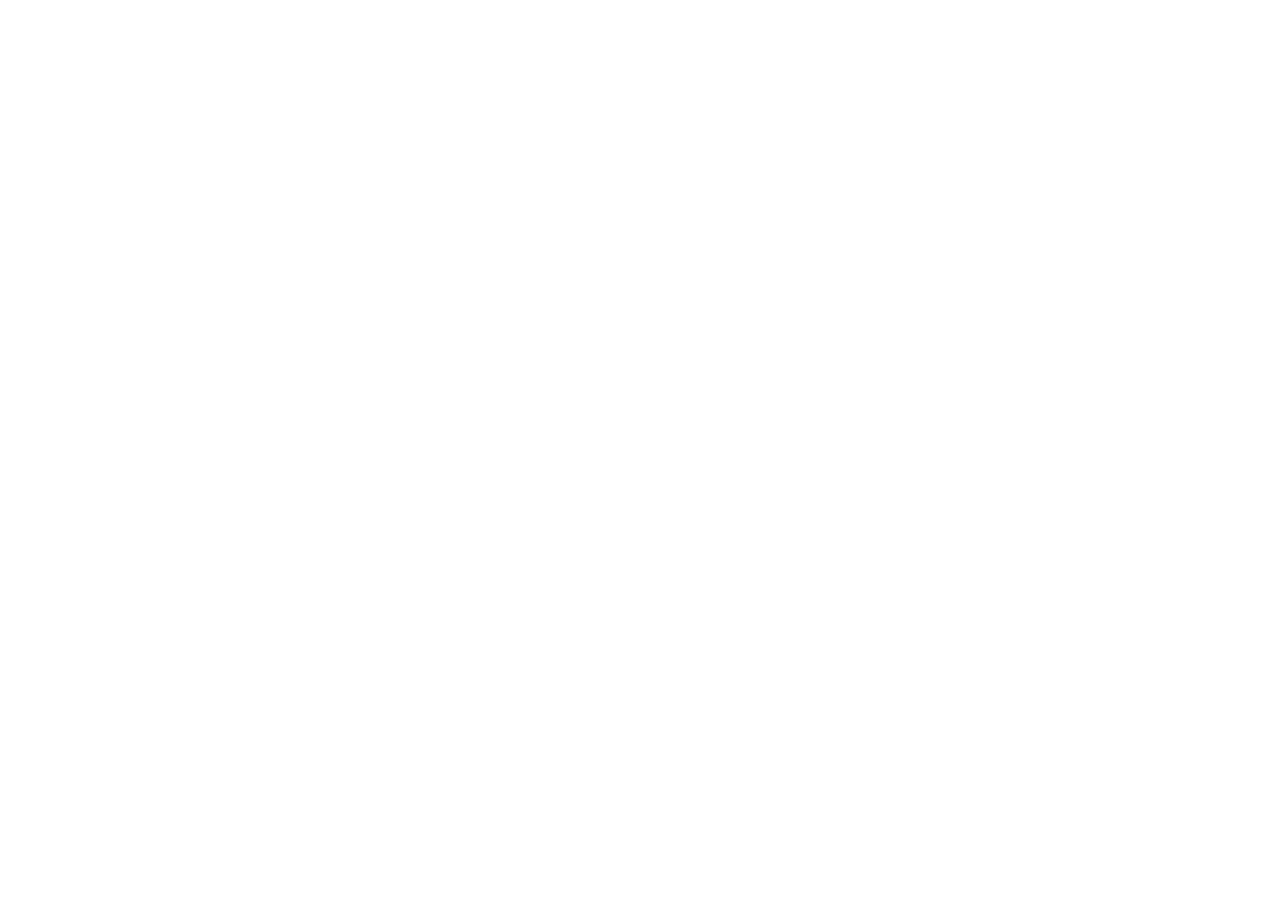
==== singolo2.html @ 3f73f9f0 "feat: add portfolio section layout" ====
<!DOCTYPE html>
<html lang="en">
<head>
  <meta charset="UTF-8">
  <meta name="viewport" content="width=device-width, initial-scale=1.0">
  <title>Singolo. Part 2</title>
</head>
<body>
  
</body>
</html>
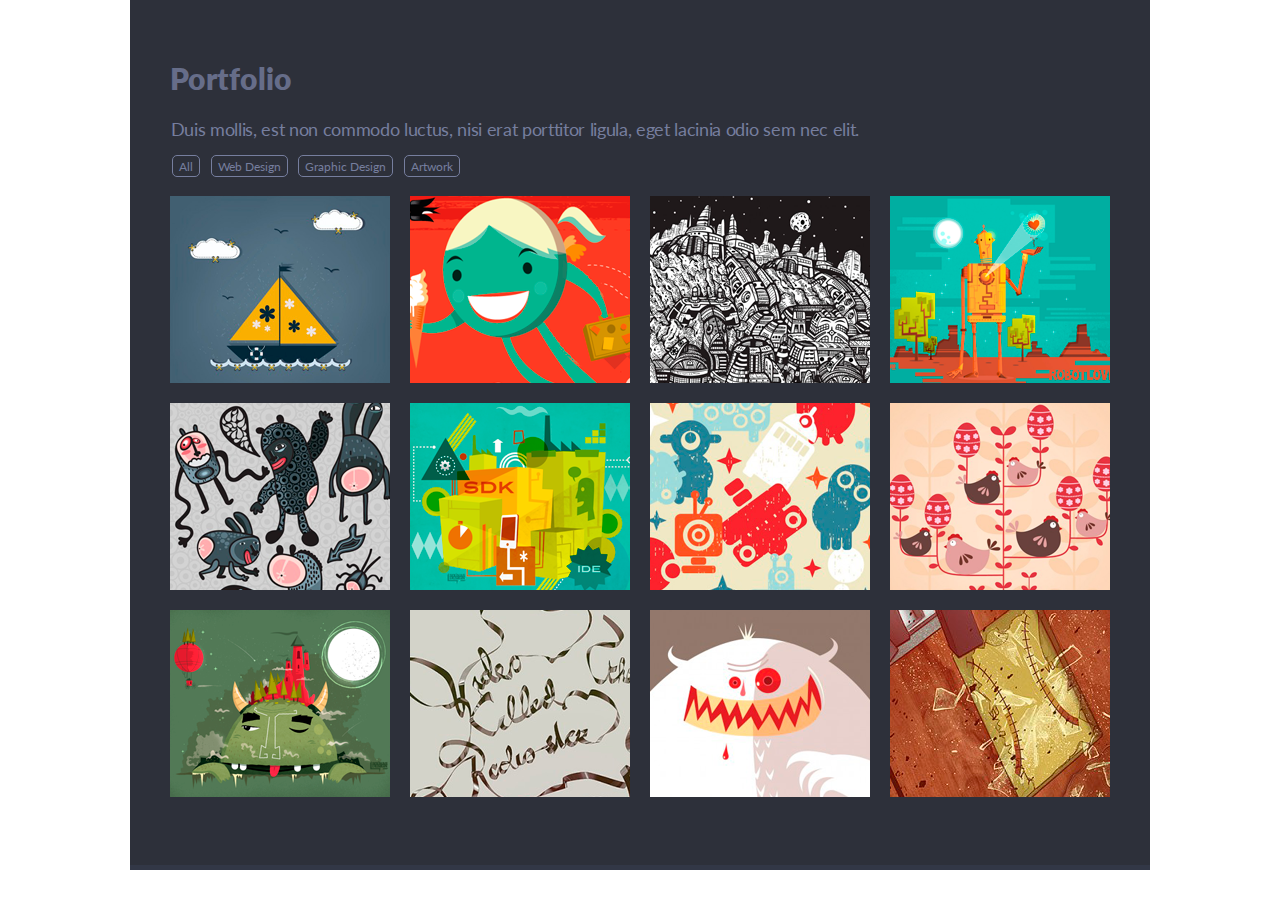
==== commit 67bf57c9: "feat: add images to portfolio" ====
--- a/singolo2.html
+++ b/singolo2.html
@@ -4,8 +4,44 @@
   <meta charset="UTF-8">
   <meta name="viewport" content="width=device-width, initial-scale=1.0">
   <title>Singolo. Part 2</title>
+  <link rel="stylesheet" href="./singolo2.css">
 </head>
 <body>
   
+    <div class="portfolio-wrapper">
+      <main>
+        <section class="portfolio">
+          <div class="portfolio-header">  
+            <h2>Portfolio</h2>
+            <p>Duis mollis, est non commodo luctus, nisi erat porttitor ligula, eget lacinia odio sem nec elit.</p>
+            <div class="portfolio-navigation">
+              <ul>
+                <li><a href="#">All</a></li>
+                <li><a href="#">Web Design</a></li>
+                <li><a href="#">Graphic Design</a></li>
+                <li><a href="#">Artwork</a></li>
+              </ul>
+            </div>
+          </div>
+          <div class="images-wrapper">
+            <div class="images">
+              <div class="img-1"></div>
+              <div class="img-2"></div>
+              <div class="img-3"></div>
+              <div class="img-4"></div>
+              <div class="img-5"></div>
+              <div class="img-6"></div>
+              <div class="img-7"></div>
+              <div class="img-8"></div>
+              <div class="img-9"></div>
+              <div class="img-10"></div>
+              <div class="img-11"></div>
+              <div class="img-12"></div>
+            </div>
+          </div>
+        </section>
+      </main>
+    </div>
+  
 </body>
 </html>--- a/singolo2.css
+++ b/singolo2.css
@@ -0,0 +1,158 @@
+@font-face {
+  font-family: "Lato";
+  src: url("./assets/fonts/Lato-Black.ttf");
+  src: local("Lato Black"), local("Lato-Black"), 
+  url("./assets/fonts/Lato-Black.ttf") format("truetype");
+  font-weight: 900;
+  font-style: normal;
+}
+
+@font-face {
+  font-family: "Lato";
+  src: url("./assets/fonts/Lato-Bold.ttf");
+  src: local("Lato Bold"), local("Lato-Bold"), 
+  url("./assets/fonts/Lato-Bold.ttf") format("truetype");
+  font-weight: 700;
+  font-style: normal;
+}
+
+@font-face {
+  font-family: "Lato";
+  src: url("./assets/fonts/Lato-Regular.ttf.ttf");
+  src: local("Lato Regular"), local("Lato-Regular"), 
+  url("./assets/fonts/Lato-Regular.ttf") format("truetype");
+  font-weight: 400;
+  font-style: normal;
+}
+
+@font-face {
+  font-family: "Lato";
+  src: url("./assets/fonts/Lato-Light.ttf.ttf");
+  src: local("Lato Light"), local("Lato-Light"), 
+  url("./assets/fonts/Lato-Light.ttf") format("truetype");
+  font-weight: 300;
+  font-style: normal;
+}
+
+* {
+  box-sizing: border-box;
+  margin: 0;
+  padding: 0;
+}
+
+.portfolio-wrapper {
+  width: 1020px;
+  margin: auto;
+  background: #2d303a;
+  border-bottom: 5px solid #323746;
+}
+
+.portfolio-header {
+  display: flex;
+  flex-direction: column;
+  justify-content: space-around;
+  align-items: flex-start;
+  height: 182px;
+  width: 100%;
+  font-family: "Lato", sans-serif;
+}
+
+.portfolio-header h2 {
+  color: #666d89;
+  font-weight: 900;
+  font-size: 30px;
+  margin: 51px 0 0 40px;
+  letter-spacing: 0.01em;
+}
+
+.portfolio p {
+  color: #767e9e;
+  font-weight: 400;
+  font-size: 18px;
+  margin: 5px 0 0 40.5px;
+  letter-spacing: -0.0183em;
+}
+
+.portfolio-navigation ul {
+  display: flex;
+  justify-content: space-between;
+  width: 288px;
+  font-family: "Lato", sans-serif;
+  list-style-type: none;
+  font-size: 12px;
+  margin-left: 42px;
+  margin-top: 1px;
+}
+
+.portfolio-navigation ul a {
+  text-decoration: none;
+  color: #767e9e;
+  border: 1px solid #767e9e;
+  padding: 2.5px 6px;
+  border-radius: 5px;
+  font-weight: 500;
+}
+
+/* доделать сверху */
+
+.images-wrapper {
+  height: 669px;
+}
+
+.images {
+  width: 940px;
+  height: 601px;
+  display: grid;
+  grid-template-rows: 1fr 1fr 1fr;
+  grid-template-columns: 1fr 1fr 1fr 1fr;
+  grid-gap: 20px;
+  margin: 14px auto 0 auto;
+}
+
+.img-1 {
+  background-image: url("./assets/images/img1.png");
+}
+
+.img-2 {
+  background-image: url("./assets/images/img2.png");
+}
+
+.img-3 {
+  background-image: url("./assets/images/img3.png");
+}
+
+.img-4 {
+  background-image: url("./assets/images/img4.png");
+}
+
+.img-5 {
+  background-image: url("./assets/images/img5.png");
+}
+
+.img-6 {
+  background-image: url("./assets/images/img6.png");
+}
+
+.img-7 {
+  background-image: url("./assets/images/img7.png");
+}
+
+.img-8 {
+  background-image: url("./assets/images/img8.png");
+}
+
+.img-9 {
+  background-image: url("./assets/images/img9.png");
+}
+
+.img-10 {
+  background-image: url("./assets/images/img10.png");
+}
+
+.img-11 {
+  background-image: url("./assets/images/img11.png");
+}
+
+.img-12 {
+  background-image: url("./assets/images/img12.png");
+}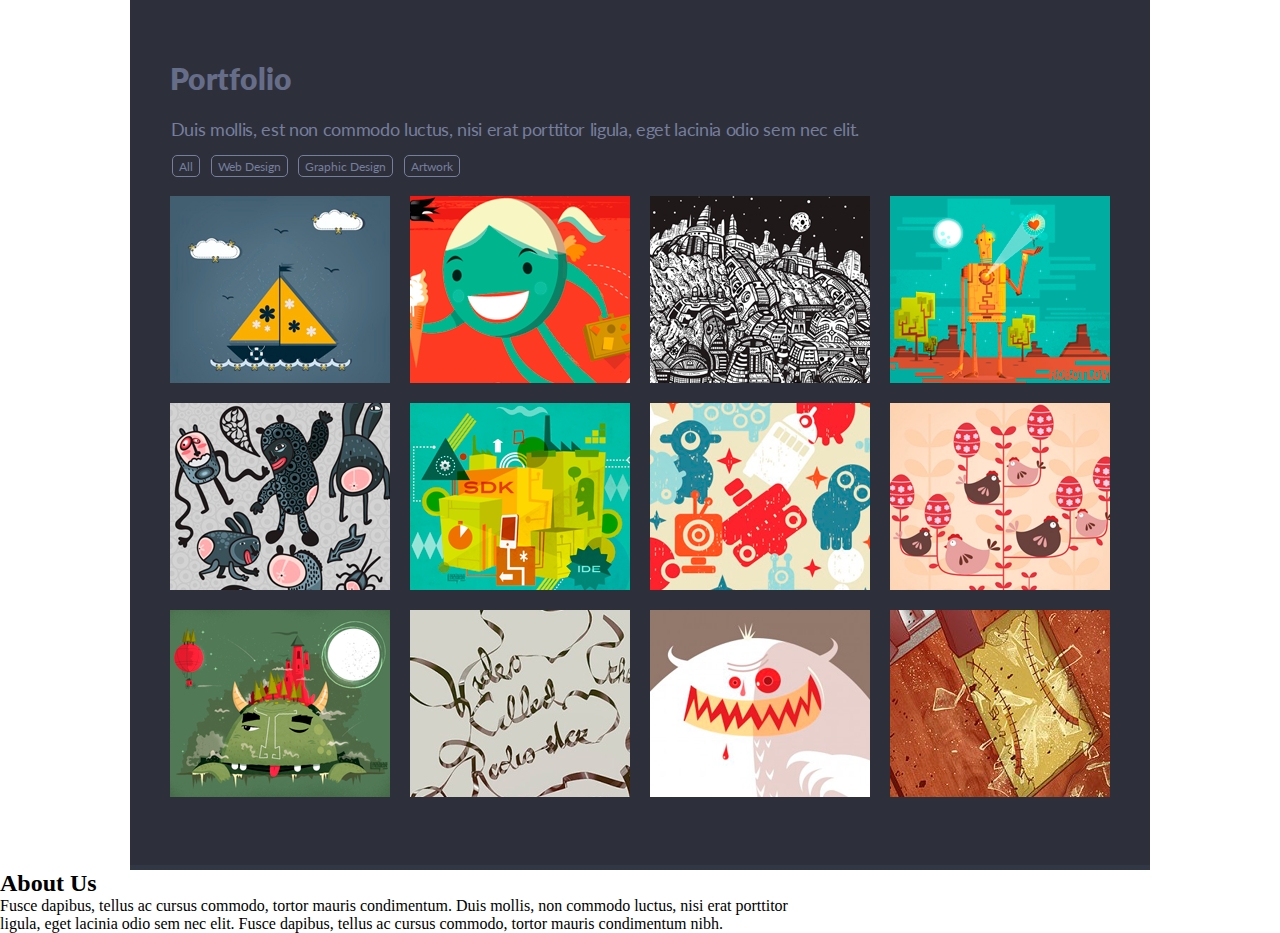
==== commit b824d09e: "feat: add about us section layout" ====
--- a/singolo2.html
+++ b/singolo2.html
@@ -9,7 +9,6 @@
 <body>
   
     <div class="portfolio-wrapper">
-      <main>
         <section class="portfolio">
           <div class="portfolio-header">  
             <h2>Portfolio</h2>
@@ -40,7 +39,26 @@
             </div>
           </div>
         </section>
-      </main>
+    </div>
+    <div class="about-wrapper">
+      <section class="about-us">
+        <div class="about-description">
+          <h2>About Us</h2>
+          <p>Fusce dapibus, tellus ac cursus commodo, tortor mauris condimentum. Duis mollis, non commodo luctus, nisi erat porttitor <br>
+          ligula, eget lacinia odio sem nec elit. Fusce dapibus, tellus ac cursus commodo, tortor mauris condimentum nibh.</p>
+        </div>
+        <div class="people">
+          <div class="first-human">
+
+          </div>
+          <div class="second-human">
+
+          </div>
+          <div class="third-human">
+            
+          </div>
+        </div>
+      </section>
     </div>
   
 </body>
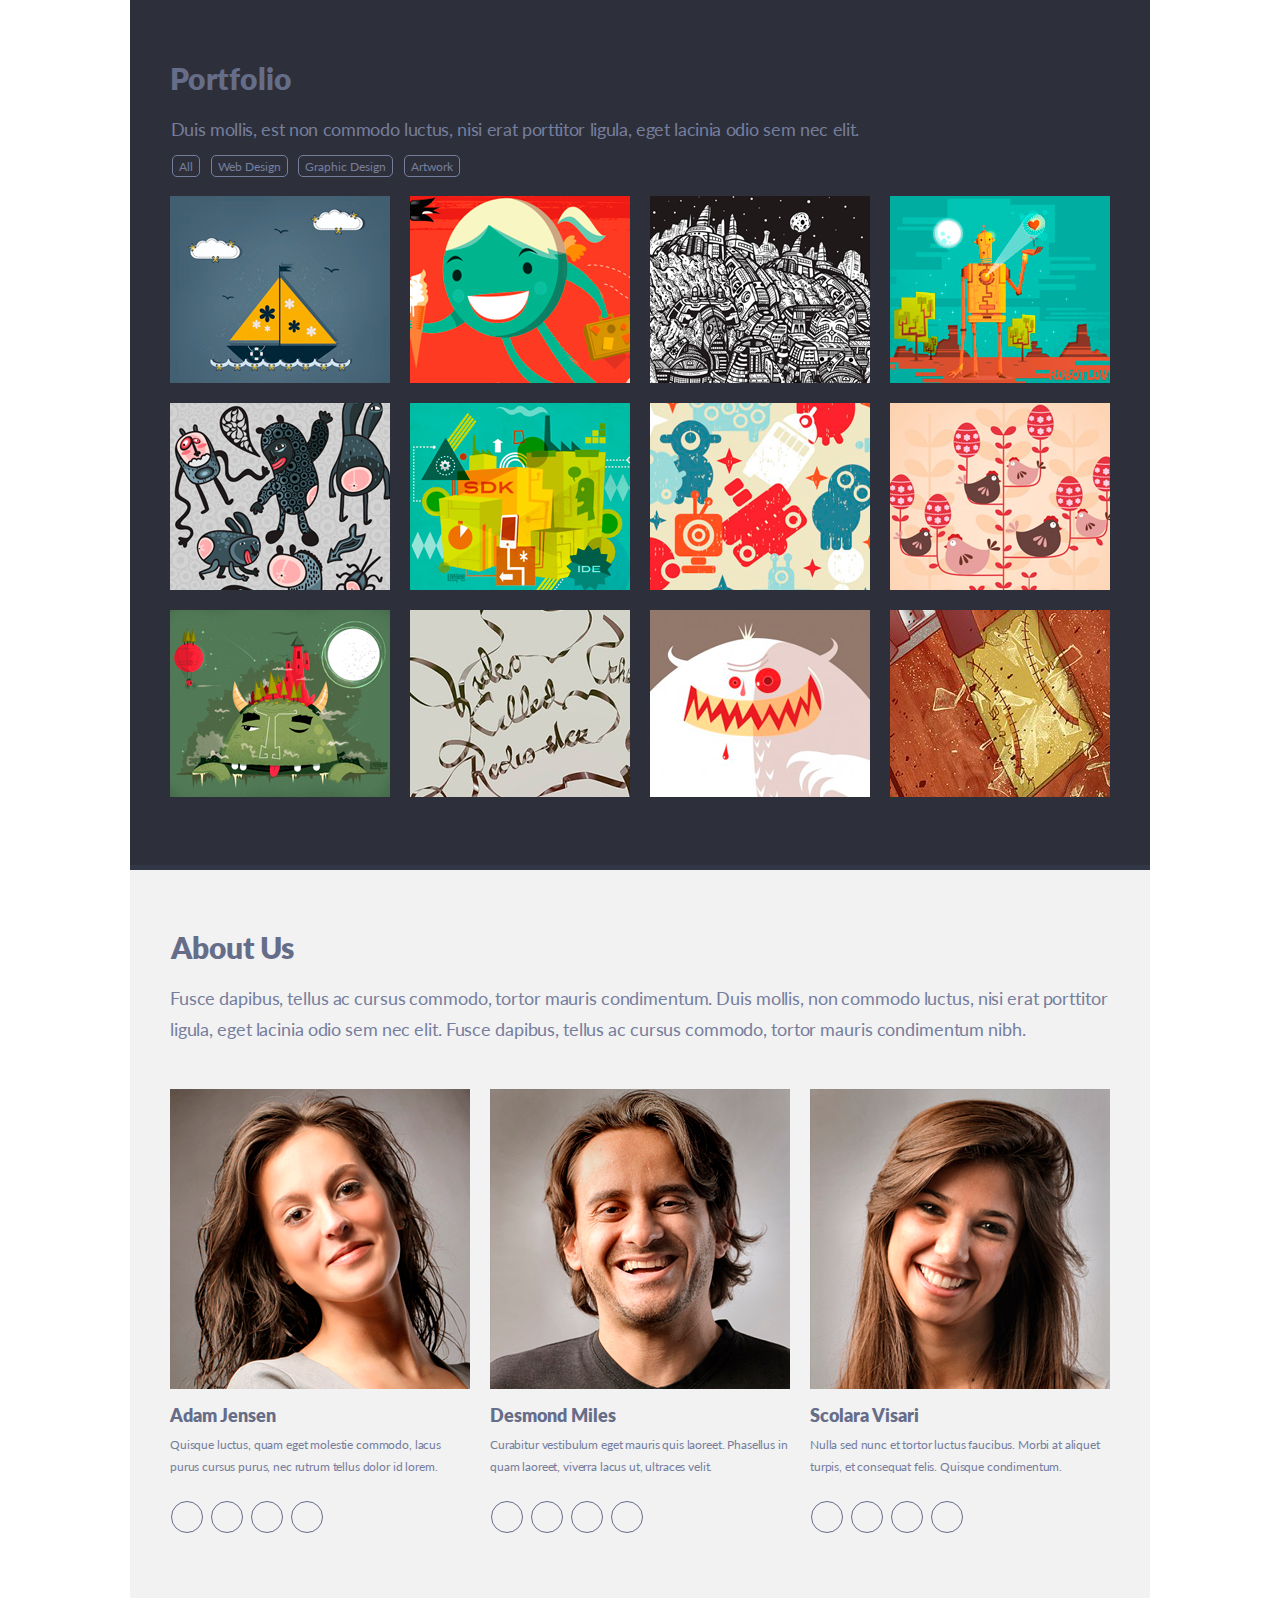
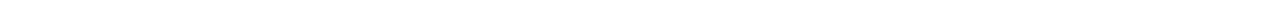
==== commit dac5de40: "feat: add about us section style" ====
--- a/singolo2.html
+++ b/singolo2.html
@@ -5,61 +5,90 @@
   <meta name="viewport" content="width=device-width, initial-scale=1.0">
   <title>Singolo. Part 2</title>
   <link rel="stylesheet" href="./singolo2.css">
+  <link rel="stylesheet" href="https://use.fontawesome.com/releases/v5.7.2/css/all.css" integrity="sha384-fnmOCqbTlWIlj8LyTjo7mOUStjsKC4pOpQbqyi7RrhN7udi9RwhKkMHpvLbHG9Sr" crossorigin="anonymous">
 </head>
 <body>
-  
-    <div class="portfolio-wrapper">
-        <section class="portfolio">
-          <div class="portfolio-header">  
-            <h2>Portfolio</h2>
-            <p>Duis mollis, est non commodo luctus, nisi erat porttitor ligula, eget lacinia odio sem nec elit.</p>
-            <div class="portfolio-navigation">
-              <ul>
-                <li><a href="#">All</a></li>
-                <li><a href="#">Web Design</a></li>
-                <li><a href="#">Graphic Design</a></li>
-                <li><a href="#">Artwork</a></li>
-              </ul>
-            </div>
-          </div>
-          <div class="images-wrapper">
-            <div class="images">
-              <div class="img-1"></div>
-              <div class="img-2"></div>
-              <div class="img-3"></div>
-              <div class="img-4"></div>
-              <div class="img-5"></div>
-              <div class="img-6"></div>
-              <div class="img-7"></div>
-              <div class="img-8"></div>
-              <div class="img-9"></div>
-              <div class="img-10"></div>
-              <div class="img-11"></div>
-              <div class="img-12"></div>
-            </div>
-          </div>
-        </section>
-    </div>
-    <div class="about-wrapper">
-      <section class="about-us">
-        <div class="about-description">
-          <h2>About Us</h2>
-          <p>Fusce dapibus, tellus ac cursus commodo, tortor mauris condimentum. Duis mollis, non commodo luctus, nisi erat porttitor <br>
-          ligula, eget lacinia odio sem nec elit. Fusce dapibus, tellus ac cursus commodo, tortor mauris condimentum nibh.</p>
+  <div class="portfolio-wrapper">
+    <section class="portfolio">
+      <div class="portfolio-header">  
+        <h2>Portfolio</h2>
+        <p>Duis mollis, est non commodo luctus, nisi erat porttitor ligula, eget lacinia odio sem nec elit.</p>
+        <div class="portfolio-navigation">
+          <ul>
+            <li><a href="#">All</a></li>
+            <li><a href="#">Web Design</a></li>
+            <li><a href="#">Graphic Design</a></li>
+            <li><a href="#">Artwork</a></li>
+          </ul>
         </div>
-        <div class="people">
-          <div class="first-human">
-
-          </div>
-          <div class="second-human">
-
-          </div>
-          <div class="third-human">
-            
+      </div>
+      <div class="images-wrapper">
+        <div class="images">
+          <div class="img-1"></div>
+          <div class="img-2"></div>
+          <div class="img-3"></div>
+          <div class="img-4"></div>
+          <div class="img-5"></div>
+          <div class="img-6"></div>
+          <div class="img-7"></div>
+          <div class="img-8"></div>
+          <div class="img-9"></div>
+          <div class="img-10"></div>
+          <div class="img-11"></div>
+          <div class="img-12"></div>
+        </div>
+      </div>
+    </section>
+  </div>
+  <div class="about-wrapper">
+    <section class="about-us">
+      <div class="about-description">
+        <h2>About Us</h2>
+        <p>Fusce dapibus, tellus ac cursus commodo, tortor mauris condimentum. Duis mollis, non commodo luctus, nisi erat porttitor <br>
+        ligula, eget lacinia odio sem nec elit. Fusce dapibus, tellus ac cursus commodo, tortor mauris condimentum nibh.</p>
+      </div>
+      <div class="people">
+        <div class="first-human">
+          <img src="./assets/images/first-woman.png" alt="Adam Jensen" class="first-woman">
+          <h3>Adam Jensen</h3>
+          <p>Quisque luctus, quam eget molestie commodo, lacus purus cursus purus, nec rutrum tellus dolor id lorem.</p>
+          <div class="social-wrapper">
+            <ul class="social-list">
+              <li><a href="https://www.facebook.com/" class="item-social icon-facebook"><i class="fab fa-facebook-f"></i></a></li>
+              <li><a href="https://plus.google.com/" class="item-social icon-google"><i class="fab fa-google-plus-g"></i></a></li>
+              <li><a href="https://twitter.com/" class="item-social icon-twitter"><i class="fab fa-twitter"></i></a></li>
+              <li><a href="https://www.linkedin.com/" class="item-social icon-linkedin"><i class="fab fa-linkedin-in"></i></a></li>
+            </ul>
           </div>
         </div>
-      </section>
-    </div>
-  
+        <div class="second-human">
+          <img src="./assets/images/second-man.png" alt="Desmond Miles" class="second-man">
+          <h3>Desmond Miles</h3>
+          <p>Curabitur vestibulum eget mauris quis laoreet. Phasellus in quam laoreet, viverra lacus ut, ultraces velit.</p>
+          <div class="social-wrapper">
+            <ul class="social-list">
+              <li><a href="https://www.facebook.com/" class="item-social icon-facebook"><i class="fab fa-facebook-f"></i></a></li>
+              <li><a href="https://plus.google.com/" class="item-social icon-google"><i class="fab fa-google-plus-g"></i></a></li>
+              <li><a href="https://twitter.com/" class="item-social icon-twitter"><i class="fab fa-twitter"></i></a></li>
+              <li><a href="https://www.linkedin.com/" class="item-social icon-linkedin"><i class="fab fa-linkedin-in"></i></a></li>
+            </ul>
+          </div>
+        </div>
+        <div class="third-human">
+          <img src="./assets/images/third-woman.png" alt="Scolara Visari" class="third-woman">
+          <h3>Scolara Visari</h3>
+          <p>Nulla sed nunc et tortor luctus faucibus. Morbi at aliquet turpis, et consequat felis. Quisque condimentum.</p>
+          <div class="social-wrapper">
+            <ul class="social-list">
+              <li><a href="https://www.facebook.com/" class="item-social icon-facebook"><i class="fab fa-facebook-f"></i></a></li>
+              <li><a href="https://plus.google.com/" class="item-social icon-google"><i class="fab fa-google-plus-g"></i></a></li>
+              <li><a href="https://twitter.com/" class="item-social icon-twitter"><i class="fab fa-twitter"></i></a></li>
+              <li><a href="https://www.linkedin.com/" class="item-social icon-linkedin"><i class="fab fa-linkedin-in"></i></a></li>
+            </ul>
+          </div>
+        </div>
+      </div>
+    </section>
+  </div>  
 </body>
 </html>--- a/singolo2.css
+++ b/singolo2.css
@@ -93,7 +93,10 @@
   font-weight: 500;
 }
 
-/* доделать сверху */
+.portfolio-navigation ul a:hover {
+  color: #ffffff;
+  border: 1px solid #ffffff;
+}
 
 .images-wrapper {
   height: 669px;
@@ -155,4 +158,116 @@
 
 .img-12 {
   background-image: url("./assets/images/img12.png");
+}
+
+.about-wrapper {
+  width: 1020px;
+  height: 733px;
+  margin: 0 auto;
+  background: #f2f2f2;
+  border-bottom: 5px solid #ffffff;
+}
+
+.about-description {
+  width: 940px;
+  margin: 0 auto;
+  font-family: "Lato", sans-serif;
+  
+}
+
+.about-description h2 {
+  font-size: 30px;
+  font-weight: 900;
+  color: #666d89;
+  padding-top: 59px;
+  margin-left: 1px;
+  word-spacing: -0.06em;
+  margin-bottom: 18px; 
+}
+
+.about-description p {
+  font-size: 18px;
+  font-weight: 400;
+  color: #767e9e;
+  word-spacing: -0.05em;
+  letter-spacing: -0.007em;
+  line-height: 1.7;
+  margin-bottom: 45px;
+}
+
+.people {
+  width: 940px;
+  height: 455px;
+  margin: 0 auto;
+  display: grid;
+  grid-template-rows: 1fr;
+  grid-template-columns: 1fr 1fr 1fr;
+  grid-gap: 20px;
+}
+
+.people h3 {
+  font-family: "Lato", sans-serif;
+  font-size: 18px;
+  font-weight: 900;
+  color: #666d89;
+  margin-top: 11px;
+}
+
+.people p {
+  font-family: "Lato", sans-serif;
+  font-size: 12px;
+  font-weight: 400;
+  color: #767e9e;
+  letter-spacing: -0.012em;
+  margin-top: 8px;
+  line-height: 1.8;
+}
+
+.social-wrapper {
+  margin: 24px 0 0 1px;
+}
+
+.social-list li {
+  display: inline-block;
+  margin-right: 4px;
+}
+
+.item-social {
+  display: flex;
+  justify-content: center;
+  align-items: center;
+  text-decoration: none;
+  width: 32px;
+  height: 32px;
+  border: 1px solid #666d89;
+  border-radius: 50%;
+  font-size: 16px;
+}
+
+.icon-facebook,
+.icon-google,
+.icon-twitter,
+.icon-linkedin {
+  background-color: #f2f2f2;
+  color: #666d89;
+}
+
+.icon-facebook:hover {
+  background-color: #3a559f;
+  color:#ffffff;
+}
+
+.icon-google:hover {
+  background-color: #dc4e41;
+  color: #ffffff;
+}
+
+.icon-twitter:hover {
+  background-color: #50abf1;
+  color: #ffffff;
+}
+
+.icon-linkedin:hover {
+  background-color: #007bb5;
+  color: #ffffff;
 }